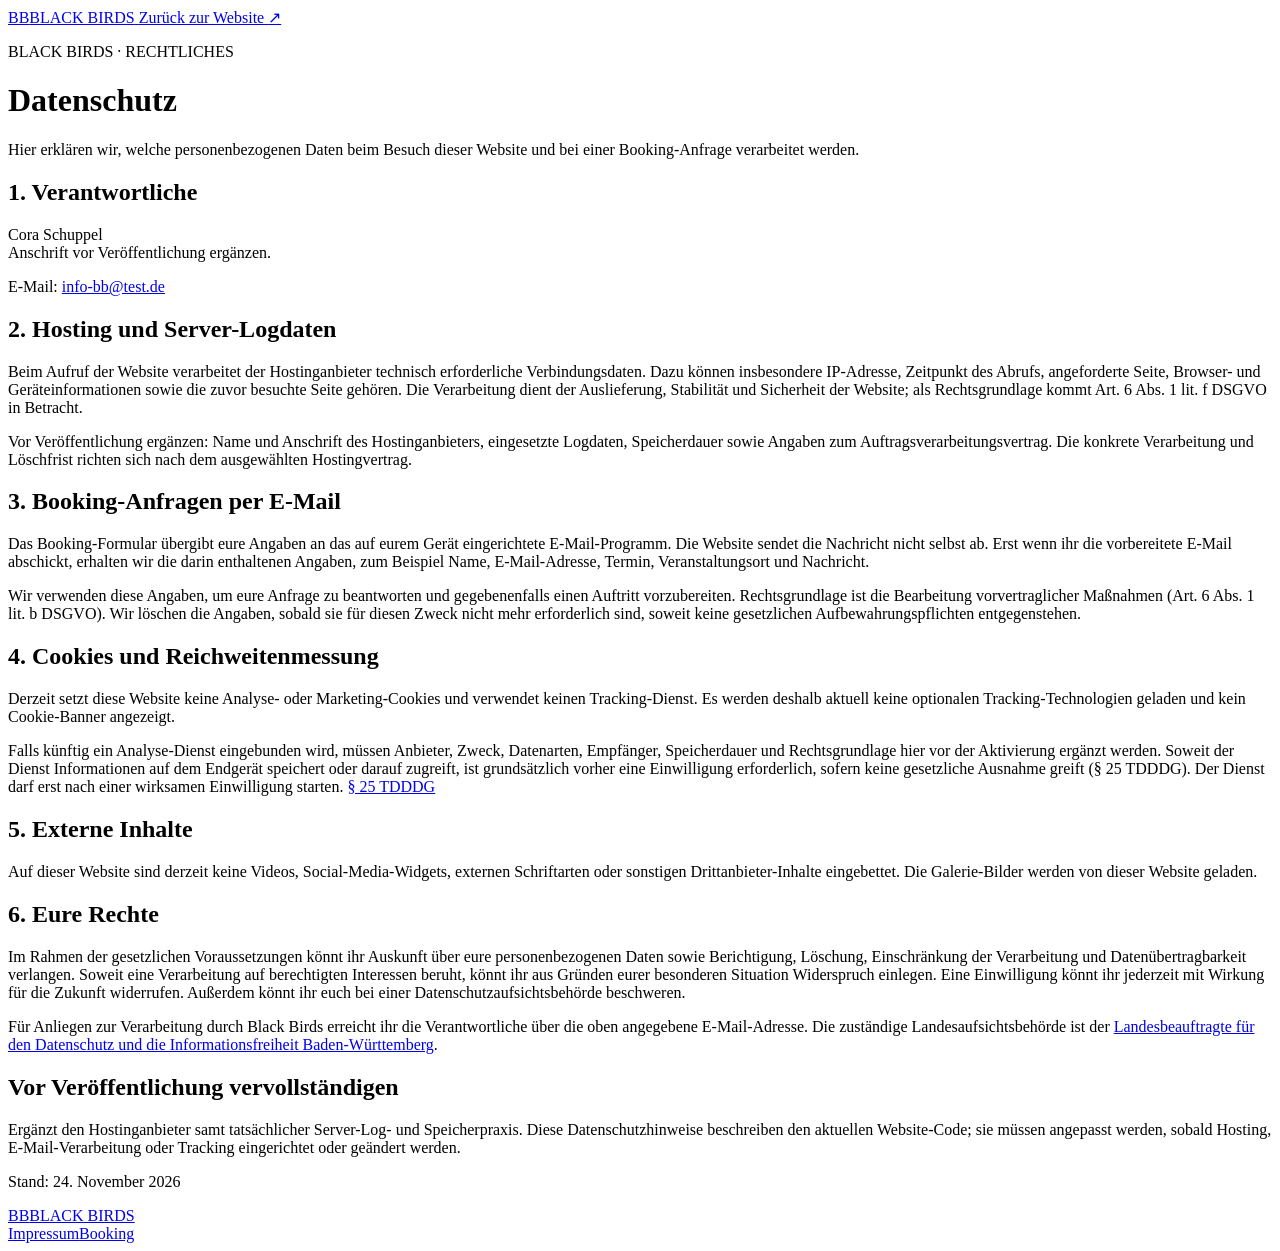
==== datenschutz.html @ 1bd30687 "Add Black Birds website files" ====
<!doctype html>
<html lang="de">
  <head>
    <meta charset="utf-8">
    <meta name="viewport" content="width=device-width, initial-scale=1">
    <meta name="theme-color" content="#101010">
    <title>Datenschutz – Black Birds</title>
    <link rel="stylesheet" href="assets/css/styles.css">
  </head>
  <body class="legal-page">
    <header class="site-header legal-header">
      <a class="wordmark" href="index.html" aria-label="Black Birds – Startseite">
        <span class="wordmark-mark" aria-hidden="true">BB</span><span>BLACK BIRDS</span>
      </a>
      <a class="text-link" href="index.html">Zurück zur Website <span aria-hidden="true">↗</span></a>
    </header>
    <main class="legal-main">
      <p class="eyebrow">BLACK BIRDS · RECHTLICHES</p>
      <h1>Datenschutz</h1>
      <p class="legal-lead">Hier erklären wir, welche personenbezogenen Daten beim Besuch dieser Website und bei einer Booking-Anfrage verarbeitet werden.</p>

      <section class="legal-block">
        <h2>1. Verantwortliche</h2>
        <p>Cora Schuppel<br><span class="legal-placeholder">Anschrift vor Veröffentlichung ergänzen.</span></p>
        <p>E-Mail: <a href="mailto:info-bb@test.de">info-bb@test.de</a></p>
      </section>

      <section class="legal-block">
        <h2>2. Hosting und Server-Logdaten</h2>
        <p>Beim Aufruf der Website verarbeitet der Hostinganbieter technisch erforderliche Verbindungsdaten. Dazu können insbesondere IP-Adresse, Zeitpunkt des Abrufs, angeforderte Seite, Browser- und Geräteinformationen sowie die zuvor besuchte Seite gehören. Die Verarbeitung dient der Auslieferung, Stabilität und Sicherheit der Website; als Rechtsgrundlage kommt Art. 6 Abs. 1 lit. f DSGVO in Betracht.</p>
        <p><span class="legal-placeholder">Vor Veröffentlichung ergänzen: Name und Anschrift des Hostinganbieters, eingesetzte Logdaten, Speicherdauer sowie Angaben zum Auftragsverarbeitungsvertrag.</span> Die konkrete Verarbeitung und Löschfrist richten sich nach dem ausgewählten Hostingvertrag.</p>
      </section>

      <section class="legal-block">
        <h2>3. Booking-Anfragen per E-Mail</h2>
        <p>Das Booking-Formular übergibt eure Angaben an das auf eurem Gerät eingerichtete E-Mail-Programm. Die Website sendet die Nachricht nicht selbst ab. Erst wenn ihr die vorbereitete E-Mail abschickt, erhalten wir die darin enthaltenen Angaben, zum Beispiel Name, E-Mail-Adresse, Termin, Veranstaltungsort und Nachricht.</p>
        <p>Wir verwenden diese Angaben, um eure Anfrage zu beantworten und gegebenenfalls einen Auftritt vorzubereiten. Rechtsgrundlage ist die Bearbeitung vorvertraglicher Maßnahmen (Art. 6 Abs. 1 lit. b DSGVO). Wir löschen die Angaben, sobald sie für diesen Zweck nicht mehr erforderlich sind, soweit keine gesetzlichen Aufbewahrungspflichten entgegenstehen.</p>
      </section>

      <section class="legal-block">
        <h2>4. Cookies und Reichweitenmessung</h2>
        <p>Derzeit setzt diese Website keine Analyse- oder Marketing-Cookies und verwendet keinen Tracking-Dienst. Es werden deshalb aktuell keine optionalen Tracking-Technologien geladen und kein Cookie-Banner angezeigt.</p>
        <p>Falls künftig ein Analyse-Dienst eingebunden wird, müssen Anbieter, Zweck, Datenarten, Empfänger, Speicherdauer und Rechtsgrundlage hier vor der Aktivierung ergänzt werden. Soweit der Dienst Informationen auf dem Endgerät speichert oder darauf zugreift, ist grundsätzlich vorher eine Einwilligung erforderlich, sofern keine gesetzliche Ausnahme greift (§ 25 TDDDG). Der Dienst darf erst nach einer wirksamen Einwilligung starten. <a href="https://www.gesetze-im-internet.de/ttdsg/__25.html" target="_blank" rel="noopener noreferrer">§ 25 TDDDG</a></p>
      </section>

      <section class="legal-block">
        <h2>5. Externe Inhalte</h2>
        <p>Auf dieser Website sind derzeit keine Videos, Social-Media-Widgets, externen Schriftarten oder sonstigen Drittanbieter-Inhalte eingebettet. Die Galerie-Bilder werden von dieser Website geladen.</p>
      </section>

      <section class="legal-block">
        <h2>6. Eure Rechte</h2>
        <p>Im Rahmen der gesetzlichen Voraussetzungen könnt ihr Auskunft über eure personenbezogenen Daten sowie Berichtigung, Löschung, Einschränkung der Verarbeitung und Datenübertragbarkeit verlangen. Soweit eine Verarbeitung auf berechtigten Interessen beruht, könnt ihr aus Gründen eurer besonderen Situation Widerspruch einlegen. Eine Einwilligung könnt ihr jederzeit mit Wirkung für die Zukunft widerrufen. Außerdem könnt ihr euch bei einer Datenschutzaufsichtsbehörde beschweren.</p>
        <p>Für Anliegen zur Verarbeitung durch Black Birds erreicht ihr die Verantwortliche über die oben angegebene E-Mail-Adresse. Die zuständige Landesaufsichtsbehörde ist der <a href="https://www.baden-wuerttemberg.datenschutz.de/beschwerde/" target="_blank" rel="noopener noreferrer">Landesbeauftragte für den Datenschutz und die Informationsfreiheit Baden-Württemberg</a>.</p>
      </section>

      <section class="legal-block legal-note" aria-label="Vor Veröffentlichung ergänzen">
        <h2>Vor Veröffentlichung vervollständigen</h2>
        <p>Ergänzt den Hostinganbieter samt tatsächlicher Server-Log- und Speicherpraxis. Diese Datenschutzhinweise beschreiben den aktuellen Website-Code; sie müssen angepasst werden, sobald Hosting, E-Mail-Verarbeitung oder Tracking eingerichtet oder geändert werden.</p>
      </section>
      <p class="legal-updated">Stand: 24. November 2026</p>
    </main>
    <footer class="site-footer legal-footer">
      <a class="wordmark footer-mark" href="index.html"><span class="wordmark-mark" aria-hidden="true">BB</span><span>BLACK BIRDS</span></a>
      <div class="footer-links"><a href="impressum.html">Impressum</a><a href="index.html#booking">Booking</a></div>
    </footer>
  </body>
</html>
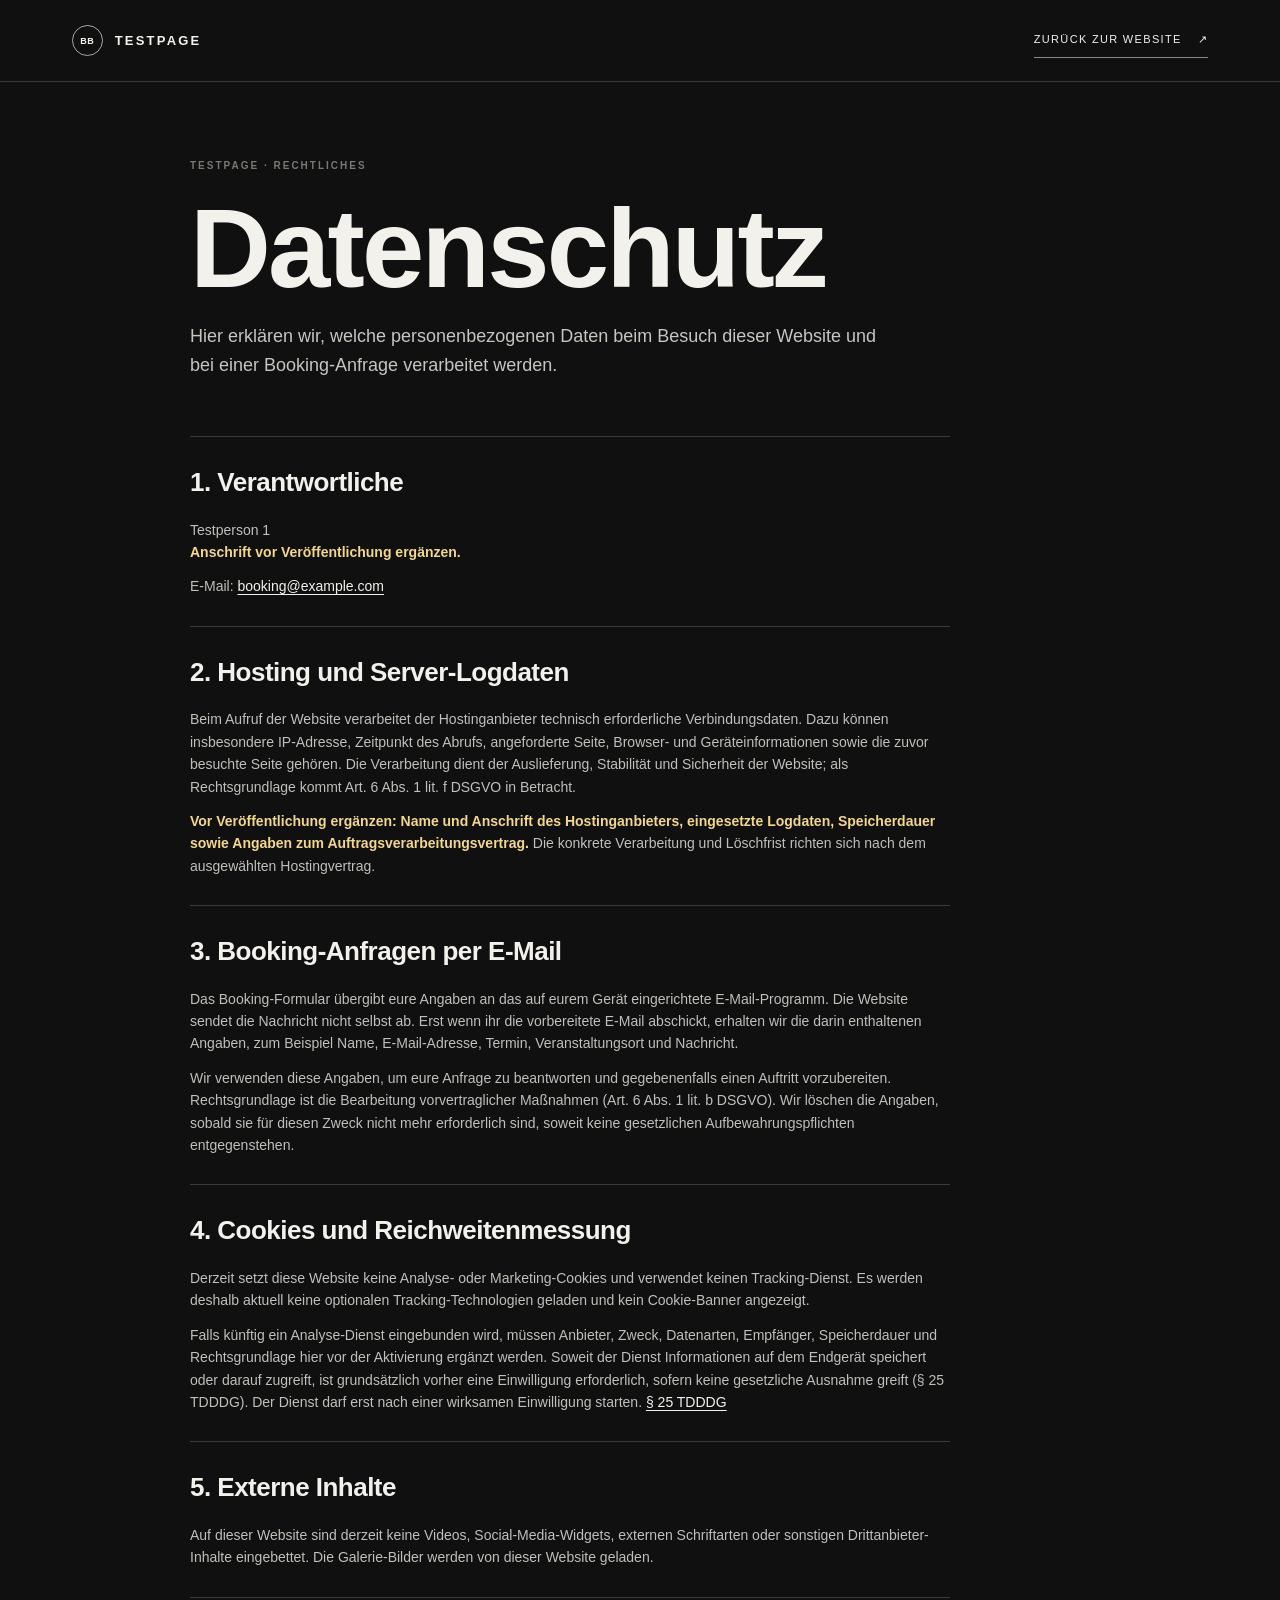
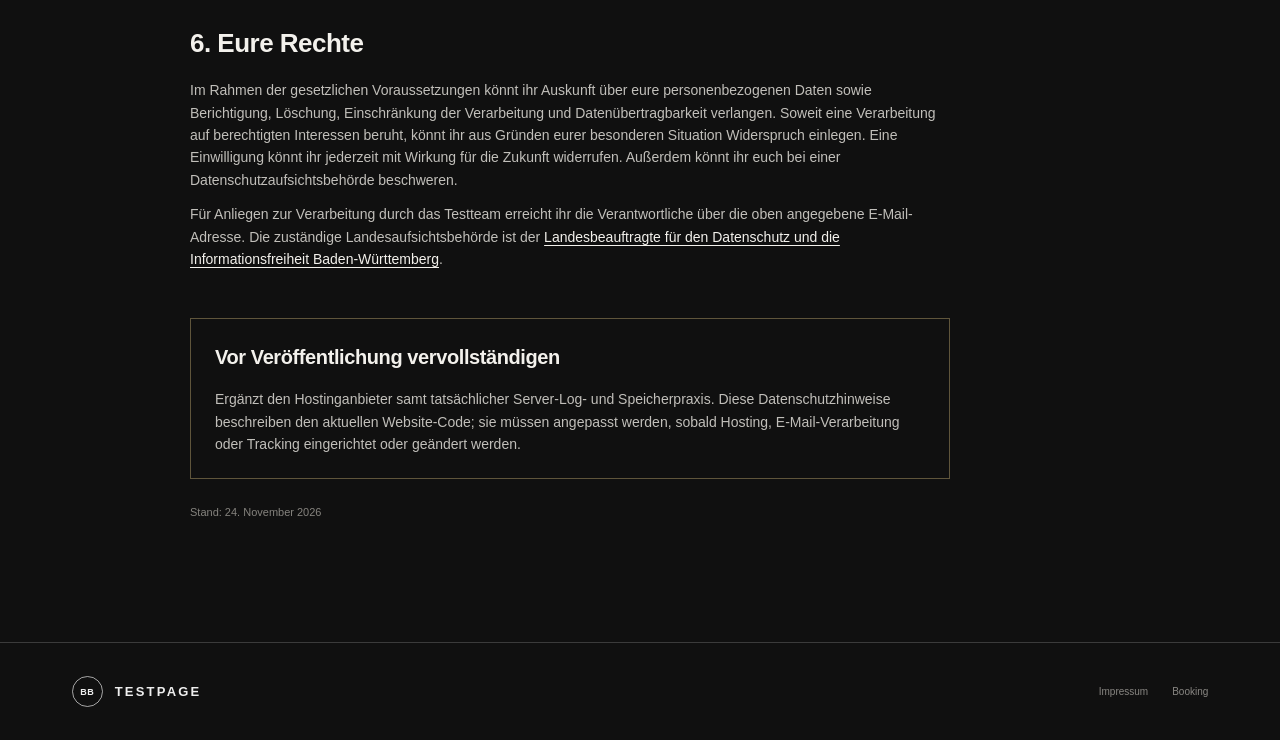
==== commit 98262783: "Replace demo content with test data" ====
--- a/datenschutz.html
+++ b/datenschutz.html
@@ -4,25 +4,25 @@
     <meta charset="utf-8">
     <meta name="viewport" content="width=device-width, initial-scale=1">
     <meta name="theme-color" content="#101010">
-    <title>Datenschutz – Black Birds</title>
+    <title>Datenschutz – Testpage</title>
     <link rel="stylesheet" href="assets/css/styles.css">
   </head>
   <body class="legal-page">
     <header class="site-header legal-header">
-      <a class="wordmark" href="index.html" aria-label="Black Birds – Startseite">
-        <span class="wordmark-mark" aria-hidden="true">BB</span><span>BLACK BIRDS</span>
+      <a class="wordmark" href="index.html" aria-label="Testpage – Startseite">
+        <span class="wordmark-mark" aria-hidden="true">BB</span><span>TESTPAGE</span>
       </a>
       <a class="text-link" href="index.html">Zurück zur Website <span aria-hidden="true">↗</span></a>
     </header>
     <main class="legal-main">
-      <p class="eyebrow">BLACK BIRDS · RECHTLICHES</p>
+      <p class="eyebrow">TESTPAGE · RECHTLICHES</p>
       <h1>Datenschutz</h1>
       <p class="legal-lead">Hier erklären wir, welche personenbezogenen Daten beim Besuch dieser Website und bei einer Booking-Anfrage verarbeitet werden.</p>
 
       <section class="legal-block">
         <h2>1. Verantwortliche</h2>
-        <p>Cora Schuppel<br><span class="legal-placeholder">Anschrift vor Veröffentlichung ergänzen.</span></p>
-        <p>E-Mail: <a href="mailto:info-bb@test.de">info-bb@test.de</a></p>
+        <p>Testperson 1<br><span class="legal-placeholder">Anschrift vor Veröffentlichung ergänzen.</span></p>
+        <p>E-Mail: <a href="mailto:booking@example.com">booking@example.com</a></p>
       </section>
 
       <section class="legal-block">
@@ -51,7 +51,7 @@
       <section class="legal-block">
         <h2>6. Eure Rechte</h2>
         <p>Im Rahmen der gesetzlichen Voraussetzungen könnt ihr Auskunft über eure personenbezogenen Daten sowie Berichtigung, Löschung, Einschränkung der Verarbeitung und Datenübertragbarkeit verlangen. Soweit eine Verarbeitung auf berechtigten Interessen beruht, könnt ihr aus Gründen eurer besonderen Situation Widerspruch einlegen. Eine Einwilligung könnt ihr jederzeit mit Wirkung für die Zukunft widerrufen. Außerdem könnt ihr euch bei einer Datenschutzaufsichtsbehörde beschweren.</p>
-        <p>Für Anliegen zur Verarbeitung durch Black Birds erreicht ihr die Verantwortliche über die oben angegebene E-Mail-Adresse. Die zuständige Landesaufsichtsbehörde ist der <a href="https://www.baden-wuerttemberg.datenschutz.de/beschwerde/" target="_blank" rel="noopener noreferrer">Landesbeauftragte für den Datenschutz und die Informationsfreiheit Baden-Württemberg</a>.</p>
+        <p>Für Anliegen zur Verarbeitung durch das Testteam erreicht ihr die Verantwortliche über die oben angegebene E-Mail-Adresse. Die zuständige Landesaufsichtsbehörde ist der <a href="https://www.baden-wuerttemberg.datenschutz.de/beschwerde/" target="_blank" rel="noopener noreferrer">Landesbeauftragte für den Datenschutz und die Informationsfreiheit Baden-Württemberg</a>.</p>
       </section>
 
       <section class="legal-block legal-note" aria-label="Vor Veröffentlichung ergänzen">
@@ -61,7 +61,7 @@
       <p class="legal-updated">Stand: 24. November 2026</p>
     </main>
     <footer class="site-footer legal-footer">
-      <a class="wordmark footer-mark" href="index.html"><span class="wordmark-mark" aria-hidden="true">BB</span><span>BLACK BIRDS</span></a>
+      <a class="wordmark footer-mark" href="index.html"><span class="wordmark-mark" aria-hidden="true">BB</span><span>TESTPAGE</span></a>
       <div class="footer-links"><a href="impressum.html">Impressum</a><a href="index.html#booking">Booking</a></div>
     </footer>
   </body>
--- a/assets/css/styles.css
+++ b/assets/css/styles.css
@@ -0,0 +1,13 @@
+@import url("./base.css");
+@import url("./header.css");
+@import url("./hero.css");
+@import url("./facts-intro.css");
+@import url("./occasions.css");
+@import url("./band.css");
+@import url("./social.css");
+@import url("./gallery-faq.css");
+@import url("./booking.css");
+@import url("./footer.css");
+@import url("./legal.css");
+@import url("./responsive.css");
+@import url("./motion.css");
